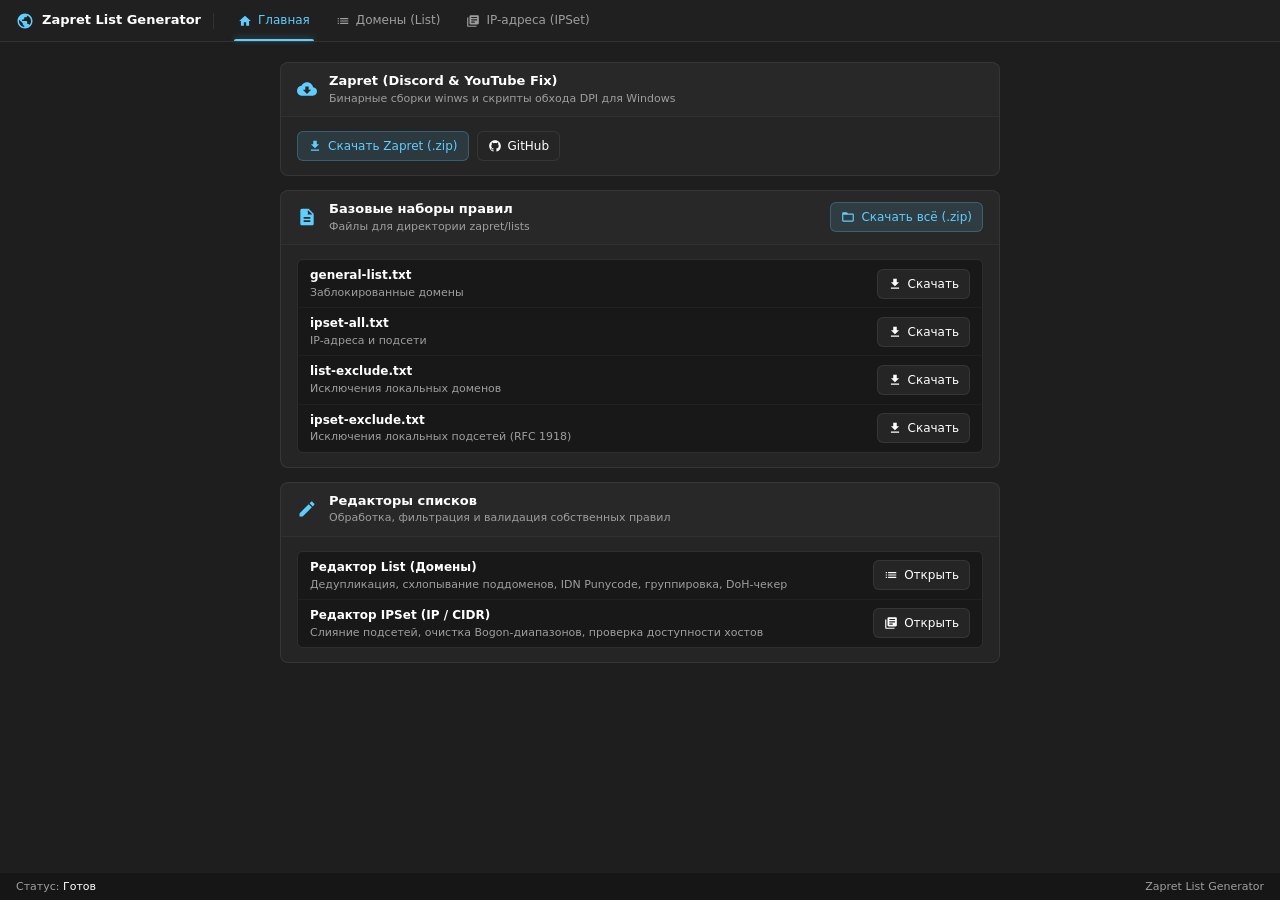
==== index.html @ eb9bf2b2 "Add files via upload" ====
<!DOCTYPE html>
<html lang="ru">
<head>
    <meta charset="UTF-8">
    <meta name="viewport" content="width=device-width, initial-scale=1.0">
    <title>Zapret List Generator — Главная</title>
    <link rel="stylesheet" href="style.css">
    <script src="jszip.min.js"></script>
</head>
<body class="page-hub">
    <header class="app-header">
        <div class="header-left">
            <div class="header-brand">
                <svg viewBox="0 0 24 24"><path d="M12 2C6.48 2 2 6.48 2 12s4.48 10 10 10 10-4.48 10-10S17.52 2 12 2zm-1 17.93c-3.95-.49-7-3.85-7-7.93 0-.62.08-1.21.21-1.79L9 15v1c0 1.1.9 2 2 2v1.93zm6.9-2.54c-.26-.81-1-1.39-1.9-1.39h-1v-3c0-.55-.45-1-1-1H8v-2h2c.55 0 1-.45 1-1V7h2c1.1 0 2-.9 2-2v-.41c2.93 1.19 5 4.06 5 7.41 0 2.08-.8 3.97-2.1 5.39z"/></svg>
                <span>Zapret List Generator</span>
            </div>
            <div class="header-divider"></div>
            <nav class="nav-tabs">
                <a href="index.html" class="nav-tab active">
                    <svg viewBox="0 0 24 24"><path d="M10 20v-6h4v6h5v-8h3L12 3 2 12h3v8z"/></svg>
                    <span>Главная</span>
                </a>
                <a href="list.html" class="nav-tab">
                    <svg viewBox="0 0 24 24"><path d="M3 13h2v-2H3v2zm0 4h2v-2H3v2zm0-8h2V7H3v2zm4 4h14v-2H7v2zm0 4h14v-2H7v2zM7 7v2h14V7H7z"/></svg>
                    <span>Домены (List)</span>
                </a>
                <a href="ipset.html" class="nav-tab">
                    <svg viewBox="0 0 24 24"><path d="M4 6H2v14c0 1.1.9 2 2 2h14v-2H4V6zm16-4H8c-1.1 0-2 .9-2 2v12c0 1.1.9 2 2 2h12c1.1 0 2-.9 2-2V4c0-1.1-.9-2-2-2zm-1 9H9V9h10v2zm-4 4H9v-2h6v2zm4-8H9V5h10v2z"/></svg>
                    <span>IP-адреса (IPSet)</span>
                </a>
            </nav>
        </div>
    </header>

    <main class="hub-container">
        <!-- Блок Zapret -->
        <section class="card">
            <div class="card-header">
                <div class="card-header-main">
                    <svg class="card-icon" viewBox="0 0 24 24"><path d="M19.35 10.04C18.67 6.59 15.64 4 12 4 9.11 4 6.6 5.64 5.35 8.04 2.34 8.36 0 10.91 0 14c0 3.31 2.69 6 6 6h13c2.76 0 5-2.24 5-5 0-2.64-2.05-4.78-4.65-4.96zM17 13l-5 5-5-5h3V9h4v4h3z"/></svg>
                    <div class="card-title-group">
                        <h2>Zapret (Discord & YouTube Fix)</h2>
                        <p>Бинарные сборки winws и скрипты обхода DPI для Windows</p>
                    </div>
                </div>
            </div>
            <div class="card-body">
                <div class="btn-row">
                    <a id="githubReleaseBtn" href="https://github.com/Flowseal/zapret-discord-youtube/releases/latest" target="_blank" class="btn btn-accent">
                        <svg viewBox="0 0 24 24"><path d="M19 9h-4V3H9v6H5l7 7 7-7zM5 18v2h14v-2H5z"/></svg>
                        <span id="githubReleaseText">Скачать Zapret (.zip)</span>
                    </a>
                    <a href="https://github.com/Flowseal/zapret-discord-youtube" target="_blank" class="btn">
                        <svg viewBox="0 0 24 24"><path d="M12 2C6.477 2 2 6.484 2 12.017c0 4.425 2.865 8.18 6.839 9.504.5.092.682-.217.682-.483 0-.237-.008-.868-.013-1.703-2.782.605-3.369-1.343-3.369-1.343-.454-1.158-1.11-1.466-1.11-1.466-.908-.62.069-.608.069-.608 1.003.07 1.53 1.032 1.53 1.032.892 1.53 2.341 1.088 2.91.832.092-.647.35-1.088.636-1.338-2.22-.253-4.555-1.113-4.555-4.951 0-1.093.39-1.988 1.029-2.688-.103-.253-.446-1.272.098-2.65 0 0 .84-.27 2.75 1.026A9.564 9.564 0 0112 6.844c.85.004 1.705.115 2.504.337 1.909-1.296 2.747-1.027 2.747-1.027.546 1.379.202 2.398.1 2.651.64.7 1.028 1.595 1.028 2.688 0 3.848-2.339 4.695-4.566 4.943.359.309.678.92.678 1.855 0 1.338-.012 2.419-.012 2.747 0 .268.18.58.688.482A10.019 10.019 0 0022 12.017C22 6.484 17.522 2 12 2z"/></svg>
                        <span>GitHub</span>
                    </a>
                </div>
            </div>
        </section>

        <!-- Списки правил -->
        <section class="card">
            <div class="card-header">
                <div class="card-header-main">
                    <svg class="card-icon" viewBox="0 0 24 24"><path d="M14 2H6c-1.1 0-1.99.9-1.99 2L4 20c0 1.1.89 2 1.99 2H18c1.1 0 2-.9 2-2V8l-6-6zm2 16H8v-2h8v2zm0-4H8v-2h8v2zm-3-5V3.5L18.5 9H13z"/></svg>
                    <div class="card-title-group">
                        <h2>Базовые наборы правил</h2>
                        <p>Файлы для директории zapret/lists</p>
                    </div>
                </div>
                <button class="btn btn-accent" onclick="downloadAllBundleZip()">
                    <svg viewBox="0 0 24 24"><path d="M20 6h-8l-2-2H4c-1.1 0-1.99.9-1.99 2L2 18c0 1.1.9 2 2 2h16c1.1 0 2-.9 2-2V8c0-1.1-.9-2-2-2zm0 12H4V8h16v10z"/></svg>
                    <span>Скачать всё (.zip)</span>
                </button>
            </div>
            <div class="card-body">
                <div class="list-table">
                    <div class="list-row">
                        <div class="row-info">
                            <span class="row-title">general-list.txt</span>
                            <span class="row-sub">Заблокированные домены</span>
                        </div>
                        <button class="btn" onclick="downloadDirectFile('premade-list.txt', 'general-list.txt')">
                            <svg viewBox="0 0 24 24"><path d="M19 9h-4V3H9v6H5l7 7 7-7zM5 18v2h14v-2H5z"/></svg>
                            <span>Скачать</span>
                        </button>
                    </div>

                    <div class="list-row">
                        <div class="row-info">
                            <span class="row-title">ipset-all.txt</span>
                            <span class="row-sub">IP-адреса и подсети</span>
                        </div>
                        <button class="btn" onclick="downloadDirectFile('premade-ipset.txt', 'ipset-all.txt')">
                            <svg viewBox="0 0 24 24"><path d="M19 9h-4V3H9v6H5l7 7 7-7zM5 18v2h14v-2H5z"/></svg>
                            <span>Скачать</span>
                        </button>
                    </div>

                    <div class="list-row">
                        <div class="row-info">
                            <span class="row-title">list-exclude.txt</span>
                            <span class="row-sub">Исключения локальных доменов</span>
                        </div>
                        <button class="btn" onclick="downloadDirectFile('list-exclude.txt', 'list-exclude.txt')">
                            <svg viewBox="0 0 24 24"><path d="M19 9h-4V3H9v6H5l7 7 7-7zM5 18v2h14v-2H5z"/></svg>
                            <span>Скачать</span>
                        </button>
                    </div>

                    <div class="list-row">
                        <div class="row-info">
                            <span class="row-title">ipset-exclude.txt</span>
                            <span class="row-sub">Исключения локальных подсетей (RFC 1918)</span>
                        </div>
                        <button class="btn" onclick="downloadDirectFile('ipset-exclude.txt', 'ipset-exclude.txt')">
                            <svg viewBox="0 0 24 24"><path d="M19 9h-4V3H9v6H5l7 7 7-7zM5 18v2h14v-2H5z"/></svg>
                            <span>Скачать</span>
                        </button>
                    </div>
                </div>
            </div>
        </section>

        <!-- Редакторы -->
        <section class="card">
            <div class="card-header">
                <div class="card-header-main">
                    <svg class="card-icon" viewBox="0 0 24 24"><path d="M3 17.25V21h3.75L17.81 9.94l-3.75-3.75L3 17.25zM20.71 7.04c.39-.39.39-1.02 0-1.41l-2.34-2.34c-.39-.39-1.02-.39-1.41 0l-1.83 1.83 3.75 3.75 1.83-1.83z"/></svg>
                    <div class="card-title-group">
                        <h2>Редакторы списков</h2>
                        <p>Обработка, фильтрация и валидация собственных правил</p>
                    </div>
                </div>
            </div>
            <div class="card-body">
                <div class="list-table">
                    <div class="list-row">
                        <div class="row-info">
                            <span class="row-title">Редактор List (Домены)</span>
                            <span class="row-sub">Дедупликация, схлопывание поддоменов, IDN Punycode, группировка, DoH-чекер</span>
                        </div>
                        <a href="list.html" class="btn">
                            <svg viewBox="0 0 24 24"><path d="M3 13h2v-2H3v2zm0 4h2v-2H3v2zm0-8h2V7H3v2zm4 4h14v-2H7v2zm0 4h14v-2H7v2zM7 7v2h14V7H7z"/></svg>
                            <span>Открыть</span>
                        </a>
                    </div>

                    <div class="list-row">
                        <div class="row-info">
                            <span class="row-title">Редактор IPSet (IP / CIDR)</span>
                            <span class="row-sub">Слияние подсетей, очистка Bogon-диапазонов, проверка доступности хостов</span>
                        </div>
                        <a href="ipset.html" class="btn">
                            <svg viewBox="0 0 24 24"><path d="M4 6H2v14c0 1.1.9 2 2 2h14v-2H4V6zm16-4H8c-1.1 0-2 .9-2 2v12c0 1.1.9 2 2 2h12c1.1 0 2-.9 2-2V4c0-1.1-.9-2-2-2zm-1 9H9V9h10v2zm-4 4H9v-2h6v2zm4-8H9V5h10v2z"/></svg>
                            <span>Открыть</span>
                        </a>
                    </div>
                </div>
            </div>
        </section>
    </main>

    <footer class="app-statusbar">
        <div class="metrics">
            <div class="metric-item">Статус: <span>Готов</span></div>
        </div>
        <div class="status-msg">Zapret List Generator</div>
    </footer>

    <script src="main.js"></script>
</body>
</html>
---- style.css ----
:root {
    --bg-mica: #1e1e1e;
    --bg-card: #252525;
    --bg-card-hover: #2d2d2d;
    --bg-card-active: #222222;
    --bg-input: #181818;
    --bg-gutter: #141414;
    --border-default: rgba(255, 255, 255, 0.08);
    --border-subtle: rgba(255, 255, 255, 0.04);
    --border-accent: #60cdff;
    --accent-primary: #60cdff;
    --accent-primary-hover: #75d4ff;
    --accent-subtle: rgba(96, 205, 255, 0.12);
    --accent-subtle-hover: rgba(96, 205, 255, 0.2);
    --text-primary: #ffffff;
    --text-secondary: #9e9e9e;
    --text-disabled: #555555;
    --change-modified: #e5a00d;
    --change-deleted: #f85149;
    --lint-warning: #f1c40f;
    --lint-error: #e74c3c;
    --danger-subtle: rgba(255, 99, 71, 0.15);
    --danger-text: #ff7b72;
    --danger-border: rgba(255, 99, 71, 0.3);
    --scrollbar-thumb: rgba(255, 255, 255, 0.18);
    --scrollbar-thumb-hover: rgba(255, 255, 255, 0.32);
    --scrollbar-thumb-active: rgba(255, 255, 255, 0.45);
    --font-family: "Segoe UI Variable Text", "Segoe UI", system-ui, -apple-system, BlinkMacSystemFont, Roboto, sans-serif;
    --font-mono: "Cascadia Code", "Consolas", "Courier New", monospace;
    --radius-sm: 4px;
    --radius-md: 6px;
    --radius-lg: 8px;
    --btn-height: 30px;
    --row-height: 20px;
    --pad-v: 8px;
}

* {
    box-sizing: border-box;
    margin: 0;
    padding: 0;
    user-select: none;
    scrollbar-width: thin;
    scrollbar-color: var(--scrollbar-thumb) transparent;
}

*::-webkit-scrollbar {
    width: 8px;
    height: 8px;
}

*::-webkit-scrollbar-track {
    background: transparent;
}

*::-webkit-scrollbar-thumb {
    background-color: var(--scrollbar-thumb);
    border-radius: 4px;
    border: 2px solid transparent;
    background-clip: content-box;
}

*::-webkit-scrollbar-thumb:hover {
    background-color: var(--scrollbar-thumb-hover);
}

*::-webkit-scrollbar-thumb:active {
    background-color: var(--scrollbar-thumb-active);
}

*::-webkit-scrollbar-corner {
    background: transparent;
}

body {
    background-color: var(--bg-mica);
    color: var(--text-primary);
    font-family: var(--font-family);
    font-size: 12px;
    line-height: 1.4;
    height: 100vh;
    width: 100vw;
    display: flex;
    flex-direction: column;
    overflow: hidden;
}

.app-header {
    height: 42px;
    min-height: 42px;
    background-color: #202020;
    border-bottom: 1px solid var(--border-default);
    display: flex;
    align-items: center;
    justify-content: space-between;
    padding: 0 16px;
    z-index: 10;
}

.header-left {
    display: flex;
    align-items: center;
    height: 100%;
}

.header-brand {
    display: flex;
    align-items: center;
    gap: 8px;
    font-weight: 600;
    font-size: 13px;
    color: var(--text-primary);
}

.header-brand svg {
    width: 18px;
    height: 18px;
    fill: var(--accent-primary);
}

.header-divider {
    width: 1px;
    height: 16px;
    background-color: var(--border-default);
    margin: 0 12px;
}

.nav-tabs {
    display: flex;
    align-items: center;
    gap: 2px;
    height: 100%;
}

.nav-tab {
    display: inline-flex;
    align-items: center;
    gap: 6px;
    padding: 0 12px;
    height: 100%;
    color: var(--text-secondary);
    text-decoration: none;
    font-size: 12px;
    font-weight: 500;
    position: relative;
    transition: color 0.15s ease, background-color 0.15s ease;
}

.nav-tab:hover {
    color: var(--text-primary);
    background-color: rgba(255, 255, 255, 0.03);
}

.nav-tab.active {
    color: var(--accent-primary);
}

.nav-tab.active::after {
    content: '';
    position: absolute;
    bottom: 0;
    left: 8px;
    right: 8px;
    height: 2px;
    background-color: var(--accent-primary);
    border-radius: 2px 2px 0 0;
    box-shadow: 0 -1px 6px rgba(96, 205, 255, 0.4);
}

.nav-tab svg {
    width: 14px;
    height: 14px;
    fill: currentColor;
}

.hub-container {
    flex: 1;
    overflow-y: auto;
    padding: 20px;
    display: flex;
    flex-direction: column;
    align-items: center;
    gap: 14px;
    width: 100%;
}

.card {
    background-color: var(--bg-card);
    border: 1px solid var(--border-default);
    border-radius: var(--radius-lg);
    display: flex;
    flex-direction: column;
    overflow: hidden;
    width: 100%;
    max-width: 720px;
}

.card-header {
    padding: 10px 16px;
    display: flex;
    align-items: center;
    justify-content: space-between;
    gap: 12px;
    border-bottom: 1px solid var(--border-subtle);
    background-color: rgba(255, 255, 255, 0.015);
}

.card-header-main {
    display: flex;
    align-items: center;
    gap: 12px;
}

.card-icon {
    width: 20px;
    height: 20px;
    fill: var(--accent-primary);
    flex-shrink: 0;
}

.card-title-group h2 {
    font-size: 13px;
    font-weight: 600;
    color: var(--text-primary);
    line-height: 1.2;
}

.card-title-group p {
    font-size: 11px;
    color: var(--text-secondary);
    margin-top: 2px;
}

.card-body {
    padding: 14px 16px;
    display: flex;
    flex-direction: column;
    gap: 10px;
}

.btn-row {
    display: flex;
    gap: 8px;
    flex-wrap: wrap;
}

.list-table {
    display: flex;
    flex-direction: column;
    border: 1px solid var(--border-subtle);
    border-radius: var(--radius-md);
    overflow: hidden;
}

.list-row {
    display: flex;
    align-items: center;
    justify-content: space-between;
    padding: 7px 12px;
    background-color: var(--bg-input);
    border-bottom: 1px solid var(--border-subtle);
    gap: 12px;
}

.list-row:last-child {
    border-bottom: none;
}

.row-info {
    display: flex;
    flex-direction: column;
    gap: 1px;
    overflow: hidden;
}

.row-title {
    font-size: 12px;
    font-weight: 600;
    color: var(--text-primary);
    white-space: nowrap;
    text-overflow: ellipsis;
    overflow: hidden;
}

.row-sub {
    font-size: 11px;
    color: var(--text-secondary);
    white-space: nowrap;
    text-overflow: ellipsis;
    overflow: hidden;
}

.container {
    display: grid;
    grid-template-columns: 280px 1fr;
    height: calc(100vh - 42px);
    width: 100vw;
    overflow: hidden;
}

aside {
    background-color: #202020;
    border-right: 1px solid var(--border-default);
    padding: 14px;
    display: flex;
    flex-direction: column;
    gap: 14px;
    overflow-y: auto;
    height: 100%;
}

.sidebar-section {
    display: flex;
    flex-direction: column;
    gap: 6px;
}

.section-title {
    font-size: 10px;
    font-weight: 600;
    color: var(--text-secondary);
    text-transform: uppercase;
    letter-spacing: 0.5px;
}

.btn-group {
    display: flex;
    flex-direction: column;
    gap: 5px;
}

.input-inline-container {
    display: flex;
    gap: 6px;
    width: 100%;
}

.fluent-input {
    flex: 1;
    height: var(--btn-height);
    background-color: var(--bg-input);
    border: 1px solid var(--border-default);
    border-radius: var(--radius-md);
    padding: 0 10px;
    font-family: var(--font-family);
    font-size: 12px;
    color: var(--text-primary);
    outline: none;
    transition: border-color 0.15s ease, background-color 0.15s ease;
    user-select: text;
}

.fluent-input:focus {
    background-color: #101010;
    border-color: var(--border-accent);
}

.fluent-select {
    width: 100%;
    height: var(--btn-height);
    background-color: var(--bg-card);
    border: 1px solid var(--border-default);
    border-radius: var(--radius-md);
    color: var(--text-primary);
    font-family: var(--font-family);
    font-size: 12px;
    font-weight: 500;
    padding: 0 28px 0 10px;
    cursor: pointer;
    outline: none;
    appearance: none;
    -webkit-appearance: none;
    background-image: url("data:image/svg+xml,%3Csvg xmlns='http://www.w3.org/2000/svg' width='12' height='12' viewBox='0 0 24 24' fill='%239e9e9e'%3E%3Cpath d='M7 10l5 5 5-5z'/%3E%3C/svg%3E");
    background-repeat: no-repeat;
    background-position: right 8px center;
    transition: all 0.15s cubic-bezier(0.1, 0.9, 0.2, 1);
}

.fluent-select:hover {
    background-color: var(--bg-card-hover);
    border-color: rgba(255, 255, 255, 0.15);
}

.fluent-select:focus {
    border-color: var(--border-accent);
    background-color: var(--bg-card-hover);
}

.fluent-select option {
    background-color: #252525;
    color: var(--text-primary);
}

.checkbox-container {
    background-color: var(--bg-card);
    border: 1px solid var(--border-default);
    border-radius: var(--radius-md);
    padding: 8px 10px;
}

.fluent-checkbox {
    display: flex;
    align-items: center;
    gap: 8px;
    cursor: pointer;
    position: relative;
}

.fluent-checkbox input {
    position: absolute;
    opacity: 0;
    cursor: pointer;
    height: 0;
    width: 0;
}

.checkmark {
    width: 16px;
    height: 16px;
    background-color: var(--bg-input);
    border: 1px solid rgba(255, 255, 255, 0.2);
    border-radius: var(--radius-sm);
    display: flex;
    align-items: center;
    justify-content: center;
    flex-shrink: 0;
    transition: all 0.15s ease;
}

.fluent-checkbox:hover input ~ .checkmark {
    border-color: var(--accent-primary);
    background-color: var(--bg-card-hover);
}

.fluent-checkbox input:checked ~ .checkmark {
    background-color: var(--accent-primary);
    border-color: var(--accent-primary);
}

.checkmark::after {
    content: "";
    display: none;
    width: 4px;
    height: 7px;
    border: solid #000000;
    border-width: 0 2px 2px 0;
    transform: rotate(45deg);
    margin-bottom: 2px;
}

.fluent-checkbox input:checked ~ .checkmark::after {
    display: block;
}

.label-text {
    font-size: 11px;
    line-height: 14px;
    color: var(--text-primary);
    font-weight: 400;
}

button, .btn {
    height: var(--btn-height);
    display: inline-flex;
    align-items: center;
    gap: 6px;
    font-family: var(--font-family);
    font-size: 12px;
    font-weight: 500;
    color: var(--text-primary);
    background-color: var(--bg-card);
    border: 1px solid var(--border-default);
    border-radius: var(--radius-md);
    cursor: pointer;
    transition: all 0.15s cubic-bezier(0.1, 0.9, 0.2, 1);
    white-space: nowrap;
    text-decoration: none;
    padding: 0 10px;
    justify-content: center;
    flex-shrink: 0;
}

button:hover, .btn:hover {
    background-color: var(--bg-card-hover);
    border-color: rgba(255, 255, 255, 0.15);
}

button:active, .btn:active {
    background-color: var(--bg-card-active);
    transform: scale(0.99);
}

.btn-sidebar {
    width: 100%;
    justify-content: flex-start;
}

.btn-accent, button.btn-accent {
    background-color: var(--accent-subtle);
    border-color: rgba(96, 205, 255, 0.25);
    color: var(--accent-primary);
}

.btn-accent:hover, button.btn-accent:hover {
    background-color: var(--accent-subtle-hover);
    border-color: var(--accent-primary);
}

.btn-danger, button.btn-danger {
    background-color: var(--danger-subtle);
    border-color: var(--danger-border);
    color: var(--danger-text);
}

.btn-danger:hover, button.btn-danger:hover {
    background-color: rgba(255, 99, 71, 0.25);
}

button svg, .btn svg {
    width: 14px;
    height: 14px;
    flex-shrink: 0;
    fill: currentColor;
}

.editor-workspace {
    display: flex;
    flex-direction: column;
    background-color: var(--bg-input);
    overflow: hidden;
    position: relative;
    height: 100%;
}

.editor-toolbar {
    height: 40px;
    min-height: 40px;
    padding: 0 12px;
    display: flex;
    align-items: center;
    justify-content: space-between;
    border-bottom: 1px solid var(--border-default);
    background-color: #202020;
    z-index: 5;
    gap: 12px;
}

.toolbar-actions-left {
    display: flex;
    align-items: center;
    gap: 10px;
    flex: 1;
}

.toolbar-label {
    font-size: 12px;
    font-weight: 600;
    color: var(--text-secondary);
    white-space: nowrap;
}

.view-filter-wrapper {
    position: relative;
    max-width: 280px;
    width: 100%;
}

.view-filter-input {
    width: 100%;
    height: 26px;
    background-color: #141414;
    border: 1px solid var(--border-default);
    border-radius: var(--radius-sm);
    padding: 0 24px 0 8px;
    font-family: var(--font-family);
    font-size: 11px;
    color: var(--text-primary);
    outline: none;
}

.view-filter-input:focus {
    border-color: var(--border-accent);
}

.view-filter-clear {
    position: absolute;
    right: 4px;
    top: 50%;
    transform: translateY(-50%);
    background: transparent;
    border: none;
    color: var(--text-secondary);
    cursor: pointer;
    font-size: 11px;
    display: none;
    height: 18px;
    padding: 0 4px;
}

.toolbar-actions {
    display: flex;
    align-items: center;
    gap: 6px;
}

.editor-container {
    display: flex;
    flex: 1;
    overflow: hidden;
    position: relative;
    background-color: var(--bg-input);
}

.gutter-wrapper {
    width: 58px;
    min-width: 58px;
    background-color: var(--bg-gutter);
    border-right: 1px solid var(--border-subtle);
    overflow: hidden;
    position: relative;
    user-select: none;
    z-index: 2;
}

.gutter-content {
    position: absolute;
    top: 0;
    left: 0;
    width: 100%;
    will-change: transform;
}

.gutter-row {
    height: var(--row-height);
    line-height: var(--row-height);
    display: flex;
    align-items: center;
    justify-content: flex-end;
    position: relative;
}

.gutter-num {
    color: var(--text-disabled);
    font-family: var(--font-mono);
    font-size: 11px;
    padding-right: 6px;
    white-space: nowrap;
}

.gutter-bar {
    width: 3px;
    height: 100%;
    background-color: transparent;
    margin-right: 2px;
}

.gutter-bar.modified,
.gutter-bar.added {
    background-color: var(--change-modified);
}

.gutter-del {
    position: absolute;
    top: -4px;
    right: 0;
    width: 0;
    height: 0;
    border-top: 4px solid transparent;
    border-bottom: 4px solid transparent;
    border-left: 5px solid var(--change-deleted);
    z-index: 10;
}

.gutter-lint-marker {
    width: 6px;
    height: 6px;
    border-radius: 50%;
    position: absolute;
    left: 4px;
}

.gutter-lint-marker.warn {
    background-color: var(--lint-warning);
    box-shadow: 0 0 4px var(--lint-warning);
}

.gutter-lint-marker.err {
    background-color: var(--lint-error);
    box-shadow: 0 0 4px var(--lint-error);
}

textarea#editor {
    flex: 1;
    height: 100%;
    background-color: transparent;
    color: var(--text-primary);
    font-family: var(--font-mono);
    font-size: 12px;
    line-height: var(--row-height);
    padding: var(--pad-v) 12px;
    border: none;
    outline: none;
    resize: none;
    white-space: pre;
    overflow-wrap: normal;
    overflow: auto;
    tab-size: 4;
    user-select: text;
}

textarea#editor::-webkit-scrollbar-track {
    background: var(--bg-input);
    border-left: 1px solid var(--border-subtle);
}

.find-replace-overlay {
    position: absolute;
    top: 8px;
    right: 18px;
    background-color: #262626;
    border: 1px solid var(--border-default);
    border-radius: var(--radius-md);
    padding: 8px;
    box-shadow: 0 8px 24px rgba(0, 0, 0, 0.5);
    display: none;
    flex-direction: column;
    gap: 6px;
    z-index: 40;
    width: 320px;
}

.find-replace-overlay.active {
    display: flex;
}

.find-replace-row {
    display: flex;
    align-items: center;
    gap: 6px;
}

.find-replace-input {
    flex: 1;
    height: 24px;
    background-color: var(--bg-input);
    border: 1px solid var(--border-default);
    border-radius: var(--radius-sm);
    padding: 0 6px;
    color: var(--text-primary);
    font-family: var(--font-mono);
    font-size: 11px;
    outline: none;
}

.find-replace-input:focus {
    border-color: var(--border-accent);
}

.find-count-badge {
    font-size: 10px;
    color: var(--text-secondary);
    min-width: 45px;
    text-align: right;
}

.find-opt-btn {
    height: 24px;
    padding: 0 6px;
    font-size: 11px;
    background-color: var(--bg-card);
    border: 1px solid var(--border-default);
}

.find-opt-btn.active {
    border-color: var(--accent-primary);
    background-color: var(--accent-subtle);
    color: var(--accent-primary);
}

.toast-container {
    position: fixed;
    bottom: 36px;
    right: 16px;
    display: flex;
    flex-direction: column-reverse;
    gap: 6px;
    z-index: 9999;
    pointer-events: none;
}

.toast-card {
    background-color: #2a2a2a;
    border: 1px solid var(--border-default);
    border-left: 3px solid var(--accent-primary);
    border-radius: var(--radius-sm);
    padding: 8px 12px;
    color: var(--text-primary);
    font-size: 11px;
    box-shadow: 0 4px 14px rgba(0, 0, 0, 0.4);
    pointer-events: auto;
    opacity: 0;
    transform: translateY(8px);
    transition: opacity 0.2s cubic-bezier(0.1, 0.9, 0.2, 1), transform 0.2s cubic-bezier(0.1, 0.9, 0.2, 1);
}

.toast-card.show {
    opacity: 1;
    transform: translateY(0);
}

.editor-statusbar, .app-statusbar {
    height: 28px;
    min-height: 28px;
    padding: 0 16px;
    display: flex;
    align-items: center;
    justify-content: space-between;
    background-color: #161616;
    border-top: 1px solid var(--border-subtle);
    font-size: 11px;
    color: var(--text-secondary);
    z-index: 5;
}

.metrics {
    display: flex;
    gap: 16px;
}

.metric-item span {
    color: var(--text-primary);
    font-weight: 500;
}

.status-msg {
    color: var(--text-secondary);
    white-space: nowrap;
    overflow: hidden;
    text-overflow: ellipsis;
    max-width: 50%;
}

.modal-overlay {
    position: absolute;
    inset: 0;
    background: rgba(0, 0, 0, 0.6);
    backdrop-filter: blur(8px);
    display: flex;
    align-items: center;
    justify-content: center;
    z-index: 100;
    opacity: 0;
    visibility: hidden;
    transition: opacity 0.2s ease, visibility 0.2s;
}

.modal-overlay.active {
    opacity: 1;
    visibility: visible;
}

.fluent-modal {
    background-color: #262626;
    border: 1px solid var(--border-default);
    border-radius: var(--radius-lg);
    width: 440px;
    max-width: 90%;
    box-shadow: 0 16px 36px rgba(0, 0, 0, 0.4);
    display: flex;
    flex-direction: column;
    overflow: hidden;
    transform: scale(0.95);
    transition: transform 0.2s cubic-bezier(0.1, 0.9, 0.2, 1);
}

.modal-overlay.active .fluent-modal {
    transform: scale(1);
}

.modal-header {
    padding: 12px 16px;
    font-size: 12px;
    font-weight: 600;
    border-bottom: 1px solid var(--border-default);
    color: var(--text-primary);
}

.modal-body {
    padding: 14px 16px;
    display: flex;
    flex-direction: column;
    gap: 10px;
}

.modal-status-text {
    font-size: 11px;
    color: var(--text-secondary);
    margin-bottom: 4px;
}

.modal-progress-track {
    width: 100%;
    height: 4px;
    background-color: var(--bg-input);
    border-radius: 2px;
    overflow: hidden;
}

.modal-progress-fill {
    height: 100%;
    width: 0%;
    background-color: var(--accent-primary);
    transition: width 0.1s linear;
}

.modal-desc {
    font-size: 11px;
    color: var(--text-secondary);
}

.dead-domains-box {
    background-color: var(--bg-input);
    border: 1px solid var(--border-subtle);
    border-radius: var(--radius-md);
    padding: 8px;
    max-height: 160px;
    overflow-y: auto;
    font-family: var(--font-mono);
    font-size: 11px;
    color: var(--danger-text);
    display: flex;
    flex-direction: column;
    gap: 3px;
    user-select: text;
}

.modal-footer {
    padding: 10px 16px;
    background-color: rgba(0, 0, 0, 0.2);
    border-top: 1px solid var(--border-default);
    display: flex;
    justify-content: flex-end;
    gap: 6px;
}

.drop-overlay {
    position: absolute;
    inset: 12px;
    background: rgba(30, 30, 30, 0.85);
    backdrop-filter: blur(24px);
    border: 2px dashed var(--accent-primary);
    border-radius: var(--radius-lg);
    display: flex;
    align-items: center;
    justify-content: center;
    z-index: 50;
    opacity: 0;
    visibility: hidden;
    transform: scale(0.97);
    transition: opacity 0.2s cubic-bezier(0.1, 0.9, 0.2, 1), transform 0.2s cubic-bezier(0.1, 0.9, 0.2, 1), visibility 0.2s;
    pointer-events: none;
    box-shadow: 0 12px 32px rgba(0, 0, 0, 0.45);
}

.drop-overlay.active {
    opacity: 1;
    visibility: visible;
}

.drop-box {
    display: flex;
    flex-direction: column;
    align-items: center;
    gap: 10px;
    text-align: center;
}

.drop-box svg {
    width: 42px;
    height: 42px;
    fill: var(--accent-primary);
    filter: drop-shadow(0 0 16px rgba(96, 205, 255, 0.35));
}

.drop-title {
    font-size: 14px;
    font-weight: 600;
    color: var(--text-primary);
}

.drop-subtitle {
    font-size: 11px;
    color: var(--text-secondary);
}

.progress-bar-container {
    position: absolute;
    top: 0;
    left: 0;
    width: 100%;
    height: 3px;
    background: transparent;
    z-index: 10;
}

.progress-bar {
    height: 100%;
    width: 0%;
    background-color: var(--accent-primary);
    transition: width 0.1s linear;
}

input[type="file"] {
    display: none;
}
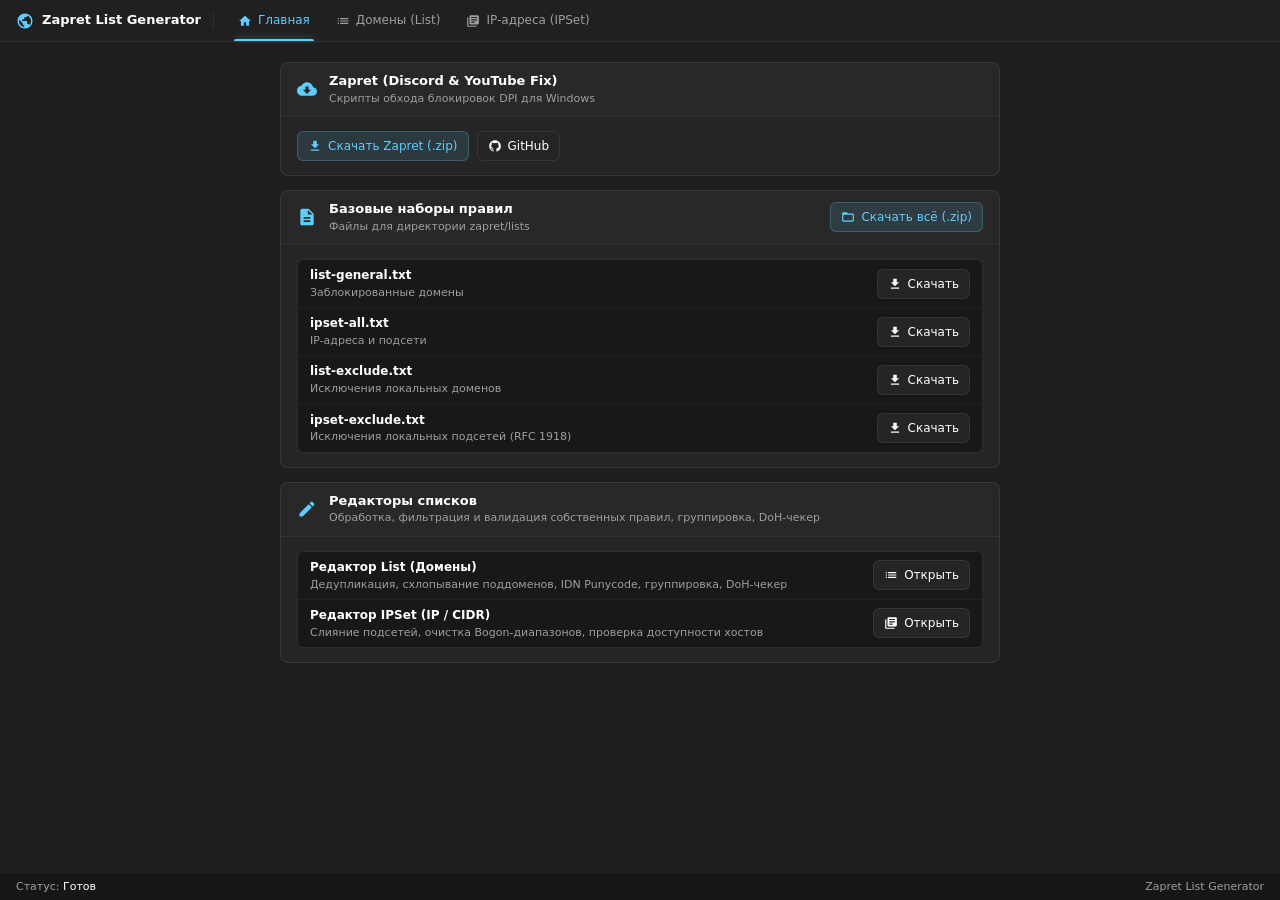
==== commit 0d11649a: "Update index.html" ====
--- a/index.html
+++ b/index.html
@@ -40,7 +40,7 @@
                     <svg class="card-icon" viewBox="0 0 24 24"><path d="M19.35 10.04C18.67 6.59 15.64 4 12 4 9.11 4 6.6 5.64 5.35 8.04 2.34 8.36 0 10.91 0 14c0 3.31 2.69 6 6 6h13c2.76 0 5-2.24 5-5 0-2.64-2.05-4.78-4.65-4.96zM17 13l-5 5-5-5h3V9h4v4h3z"/></svg>
                     <div class="card-title-group">
                         <h2>Zapret (Discord & YouTube Fix)</h2>
-                        <p>Бинарные сборки winws и скрипты обхода DPI для Windows</p>
+                        <p>Cкрипты обхода блокировок DPI для Windows</p>
                     </div>
                 </div>
             </div>
@@ -77,10 +77,10 @@
                 <div class="list-table">
                     <div class="list-row">
                         <div class="row-info">
-                            <span class="row-title">general-list.txt</span>
+                            <span class="row-title">list-general.txt</span>
                             <span class="row-sub">Заблокированные домены</span>
                         </div>
-                        <button class="btn" onclick="downloadDirectFile('premade-list.txt', 'general-list.txt')">
+                        <button class="btn" onclick="downloadDirectFile('premade-list.txt', 'list-general.txt')">
                             <svg viewBox="0 0 24 24"><path d="M19 9h-4V3H9v6H5l7 7 7-7zM5 18v2h14v-2H5z"/></svg>
                             <span>Скачать</span>
                         </button>
@@ -129,7 +129,7 @@
                     <svg class="card-icon" viewBox="0 0 24 24"><path d="M3 17.25V21h3.75L17.81 9.94l-3.75-3.75L3 17.25zM20.71 7.04c.39-.39.39-1.02 0-1.41l-2.34-2.34c-.39-.39-1.02-.39-1.41 0l-1.83 1.83 3.75 3.75 1.83-1.83z"/></svg>
                     <div class="card-title-group">
                         <h2>Редакторы списков</h2>
-                        <p>Обработка, фильтрация и валидация собственных правил</p>
+                        <p>Обработка, фильтрация и валидация собственных правил, группировка, DoH-чекер</p>
                     </div>
                 </div>
             </div>
@@ -170,4 +170,4 @@
 
     <script src="main.js"></script>
 </body>
-</html>+</html>
